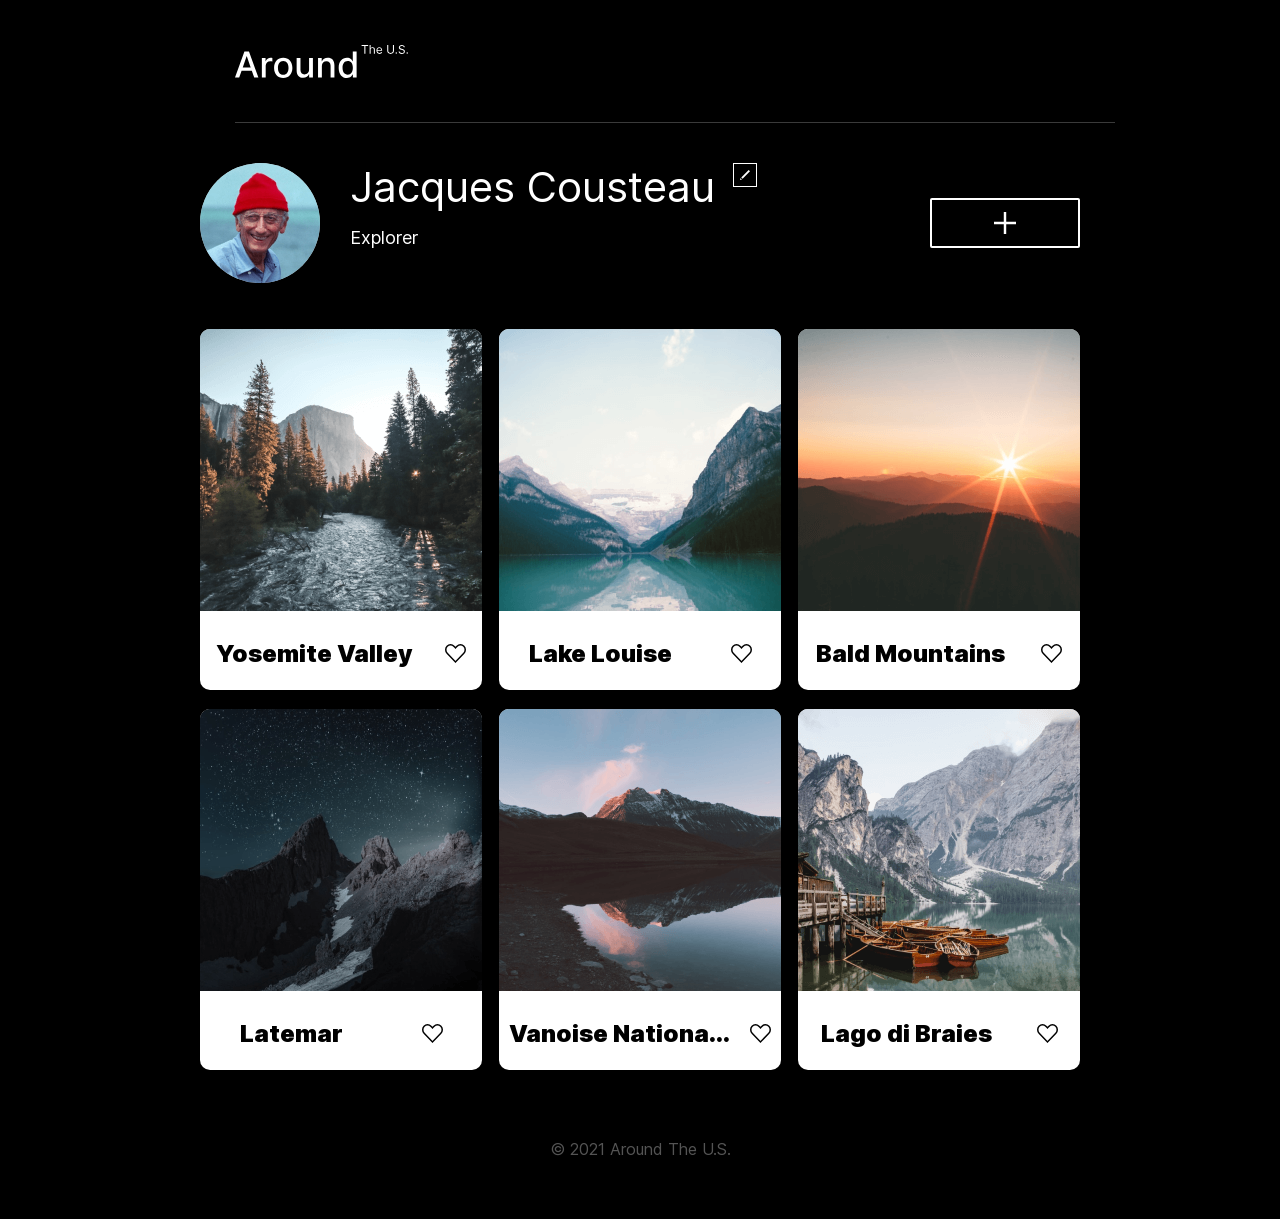
==== Documents/Code/web_project_4/index.html @ d4e3db81 "test" ====
<!DOCTYPE html>
<html lang="en">
<head>
    <meta charset="UTF-8">
    <meta http-equiv="X-UA-Compatible" content="IE=edge">
    <meta name="viewport" content="width=device-width, initial-scale=1.0">
    <title>Around The U.S.</title>
    <link href="./pages/Index.css" rel="stylesheet" />
</head>
<body class="page">
        <header class="header">
            <img src="images/logo.svg" alt="logo" class="header__logo"/>
            <img src="images/Line.svg" alt="line" class="header__line"/>
        </header>
        <main>
            <section class="profile">
                <div class="profile__avatar">
                    <img src="images/artistimage.png" alt="older white man in a blue shirt wearing a red beanie framed 
                    like a headshot with tthe sea in the background" class="profile__image"/>
                </div>
                <div clas="profile__info">
                <h1 class="profile__title">Jacques Cousteau</h1>
                <p class="profile__subtitle">Explorer</p>
                </div>
                <button class="profile__add-button"></button>
                <button class="profile__edit-button" id="open-modal-button"></button>
                <div class="modal" id="edit-profile-modal">
                    <div class="modal__content">
                        <button class="modal__close-button"></button>
                        <h1 class="modal__title">Edit Profile</h1>
                        <form class="modal__form">
                            <input placeholder="Jacques Cousteau">
                            <input placeholder="Explorer">
                        <button type="submit" class="modal__submit-button">Save</button>
                        </form>
                    </div>
                </div>
            </section>
            <section class="elements">
                <article class="element">
                    <img class="element__image" src="images/yosemite.png" alt="Yosemite Valley" />
                    <div class="element__name">
                        <p class="element__title">Yosemite Valley</p>
                        <button class="element__heart-button"></button>
                    </div>
                </article>
                <article class="element">
                    <img class="element__image" src="images/lakelousie.png" alt="Lake Louise" />
                    <div class="element__name">
                        <p class="element__title">Lake Louise</p>
                        <button class="element__heart-button"></button>
                    </div>
                </article>
                <article class="element">
                    <img class="element__image" src="images/baldmountains.png" alt="Bald Mountains" />
                    <div class="element__name">
                        <p class="element__title">Bald Mountains</p>
                        <button class="element__heart-button"></button>
                    </div>
                </article>
                <article class="element">
                    <img class="element__image" src="images/latemar.png" alt="Latemar" />
                    <div class="element__name">
                        <p class="element__title">Latemar</p>
                        <button class="element__heart-button"></button>
                    </div>
                </article>
                <article class="element">
                    <img class="element__image" src="images/vanoise national.png" alt="Vanoise Nationa..." />
                    <div class="element__name">
                        <p class="element__title">Vanoise Nationa...</p>
                        <button class="element__heart-button"></button>
                    </div>
                </article>
                <article class="element">
                    <img class="element__image" src="images/lago di braies.png" alt="Lago di Braies" />
                    <div class="element__name">
                        <p class="element__title">Lago di Braies</p>
                        <button class="element__heart-button"></button>
                    </div>
                </article>
            </section>
        </main>
        <footer class="footer">
            <p class="footer__copyright">© 2021 Around The U.S.</p>
        </footer>
    <script src="index.js"></script>
</body>
</html>
---- Documents/Code/web_project_4/pages/Index.css ----
@import url(../vendor/normalize.css);
@import url(../vendor/fonts/inter.css);
@import url(../blocks/page/page.css);
@import url(../blocks/header/header.css);
@import url(../blocks/header/__logo/header__logo.css);
@import url(../blocks/header/__line/header__line.css);
@import url(../blocks/profile/profile.css);
@import url(../blocks/profile/__info/profile__info.css);
@import url(../blocks/profile/__avatar/profile__avatar.css);
@import url(../blocks/profile/__image/profile__image.css);
@import url(../blocks/profile/__title/profile__title.css);
@import url(../blocks/profile/__subtitle/profile__subtitle.css);
@import url(../blocks/profile/__edit-button/profile__edit-button.css);
@import url(../blocks/profile/__add-button.css/profile__add-button.css);
@import url(../blocks/modal/modal.css);
@import url(../blocks/modal/__content/modal__content.css);
@import url(../blocks/modal/__title/modal__title.css);
@import url(../blocks/modal/__form/modal__form.css);
@import url(../blocks/modal/__close-button/modal__close-button.css);
@import url(../blocks/modal/__submit-button/modal__submit-button.css);
@import url(../blocks/modal/__open/modal__open.css);
@import url(../blocks/elements/elements.css);
@import url(../blocks/element/element.css);
@import url(../blocks/element/__name/element__name.css);
@import url(../blocks/element/__title/element__title.css);
@import url(../blocks/element/__image/element__image.css);
@import url(../blocks/element/__heart-button/element__heart-button.css);
@import url(../blocks/footer/footer.css);
@import url(../blocks/footer/footer__copyright.css);
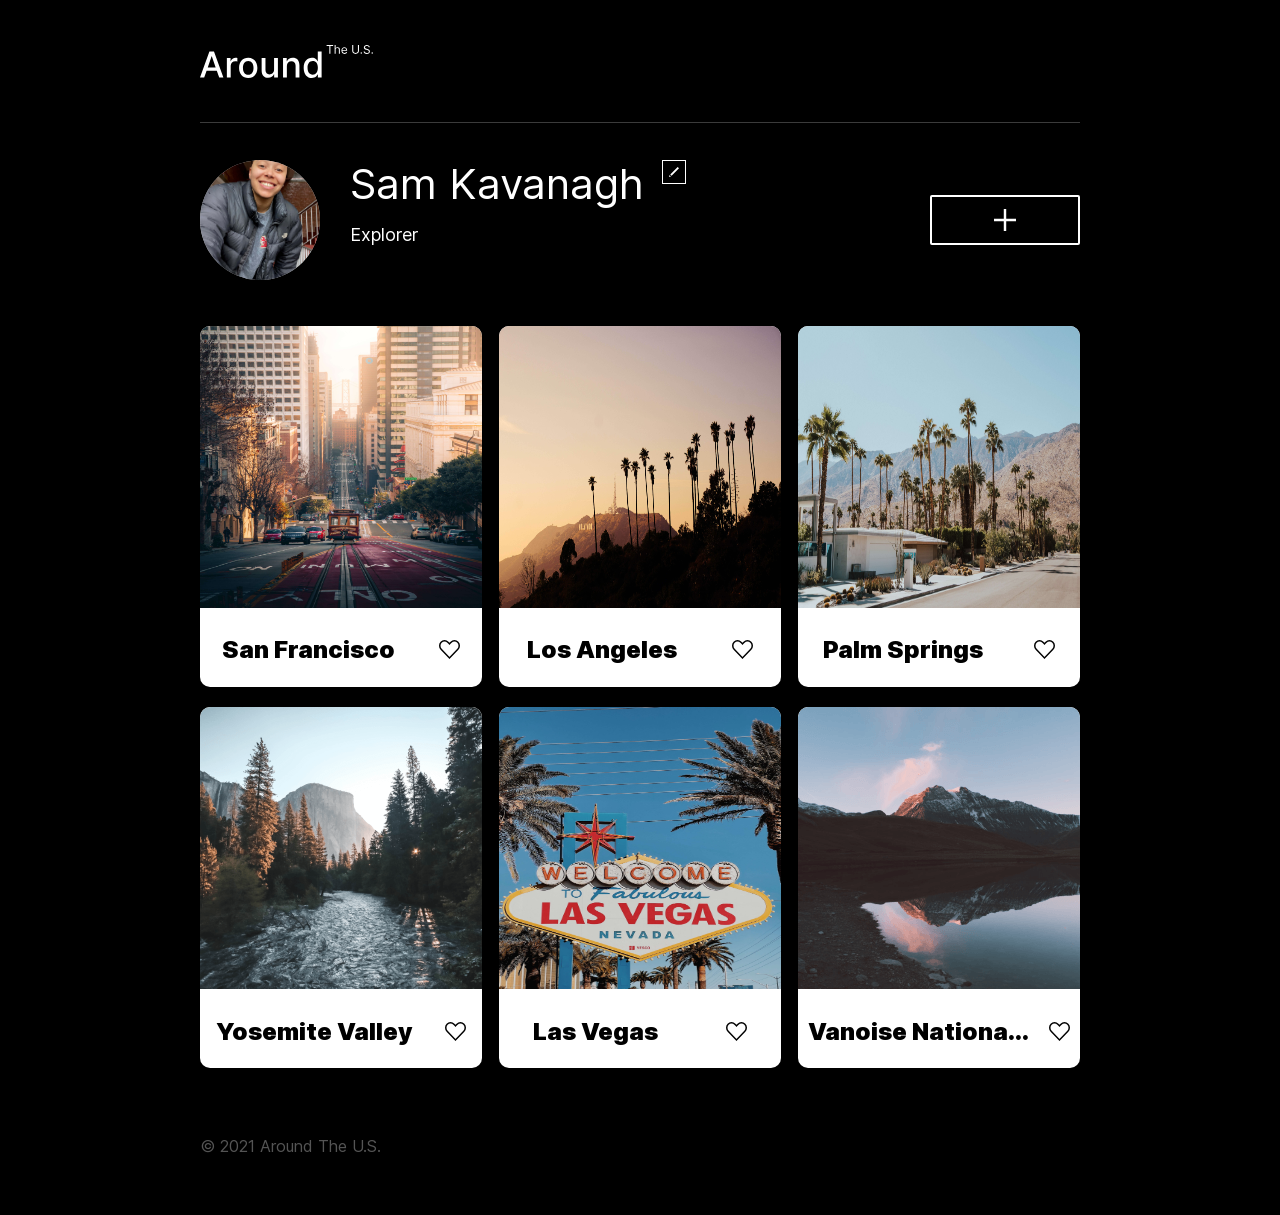
==== commit 82d6c1f0: "test" ====
--- a/Documents/Code/web_project_4/index.html
+++ b/Documents/Code/web_project_4/index.html
@@ -1,82 +1,80 @@
 <!DOCTYPE html>
 <html lang="en">
-<head>
-    <meta charset="UTF-8">
-    <meta http-equiv="X-UA-Compatible" content="IE=edge">
-    <meta name="viewport" content="width=device-width, initial-scale=1.0">
-    <title>Around The U.S.</title>
-    <link href="./pages/Index.css" rel="stylesheet" />
-</head>
-<body class="page">
+    <head>
+        <meta charset="UTF-8" />
+        <meta http-equiv="X-UA-Compatible" content="IE=edge" />
+        <meta name="viewport" content="width=device-width, initial-scale=1.0" />
+        <title>Around The U.S.</title>
+        <link href="./pages/Index.css" rel="stylesheet" />
+    </head>
+    <body class="page">
         <header class="header">
-            <img src="images/logo.svg" alt="logo" class="header__logo"/>
-            <img src="images/Line.svg" alt="line" class="header__line"/>
+            <img src="images/logo.svg" alt="logo" class="header__logo" />
         </header>
         <main>
+            <section class="popup" id="edit-Profile-Popup">
+                <div class="popup__container">
+                    <button type="button" class="popup__close-button"></button>
+                    <h1 class="popup__title">Edit Profile</h1>
+                    <form class="popup__form" id="edit-Popup-form">
+                        <input name="Name" type="text" placeholder="Sam" class="popup__input" id="edit-form-input-name" />
+                        <input name="Description" type="text" placeholder="Explorer" class="popup__input" id="edit-form-input-description" />
+                        <button type="submit" class="popup__submit-button" id="edit-submit-button">Save</button>
+                    </form>
+                </div>
+            </section>
             <section class="profile">
                 <div class="profile__avatar">
-                    <img src="images/artistimage.png" alt="older white man in a blue shirt wearing a red beanie framed 
-                    like a headshot with tthe sea in the background" class="profile__image"/>
+                    <img src="images/IMG_2201.jpg" alt="profile picture of sam kavanagh mixed short haired wearing black puffer jacket inside with concrete background" class="profile__image" />
                 </div>
-                <div clas="profile__info">
-                <h1 class="profile__title">Jacques Cousteau</h1>
-                <p class="profile__subtitle">Explorer</p>
+                <div class="profile__info">
+                    <h1 class="profile__name" id="edit-card-name">Sam Kavanagh</h1>
+                    <p class="profile__description" id="edit-card-description">Explorer</p>
                 </div>
-                <button class="profile__add-button"></button>
-                <button class="profile__edit-button" id="open-modal-button"></button>
-                <div class="modal" id="edit-profile-modal">
-                    <div class="modal__content">
-                        <button class="modal__close-button"></button>
-                        <h1 class="modal__title">Edit Profile</h1>
-                        <form class="modal__form">
-                            <input placeholder="Jacques Cousteau">
-                            <input placeholder="Explorer">
-                        <button type="submit" class="modal__submit-button">Save</button>
-                        </form>
-                    </div>
-                </div>
+                <button type="button" id="edit-Profile-Button" class="profile__edit-button"></button>
+                <button type="button" class="profile__add-button"></button>
             </section>
             <section class="elements">
                 <article class="element">
-                    <img class="element__image" src="images/yosemite.png" alt="Yosemite Valley" />
-                    <div class="element__name">
-                        <p class="element__title">Yosemite Valley</p>
-                        <button class="element__heart-button"></button>
+                    <img class="element__image" src="images/ethan-chang-ebyqmad5L60-unsplash.jpg" alt="San Francisco" />
+                    <div class="element__card">
+                        <p class="element__title">San Francisco</p>
+                        <button type="button" class="element__like-button element__like-button_active"></button>
                     </div>
                 </article>
                 <article class="element">
-                    <img class="element__image" src="images/lakelousie.png" alt="Lake Louise" />
-                    <div class="element__name">
-                        <p class="element__title">Lake Louise</p>
-                        <button class="element__heart-button"></button>
+                    <img class="element__image" src="images/ivan-karpov-7oLuzIZ3QIg-unsplash (1).jpg" alt="Los Angeles" />
+                    <div class="element__card">
+                        <p class="element__title">Los Angeles</p>
+                        <button type="button" class="element__like-button element__like-button_active"></button>
                     </div>
                 </article>
                 <article class="element">
-                    <img class="element__image" src="images/baldmountains.png" alt="Bald Mountains" />
-                    <div class="element__name">
-                        <p class="element__title">Bald Mountains</p>
-                        <button class="element__heart-button"></button>
+                    <img class="element__image" src="images/cody-board-quuG8oNM61A-unsplash.jpg" alt="Palm Springs" />
+                    <div class="element__card">
+                        <p class="element__title">Palm Springs</p>
+                        <button type="button" class="element__like-button element__like-button_active"></button>
                     </div>
                 </article>
                 <article class="element">
-                    <img class="element__image" src="images/latemar.png" alt="Latemar" />
-                    <div class="element__name">
-                        <p class="element__title">Latemar</p>
-                        <button class="element__heart-button"></button>
+                    <img class="element__image" src="images/kirill-pershin.png" alt="Yosemite Valley" />
+                    <div class="element__card">
+                        <p class="element__title">Yosemite Valley</p>
+                        <button type="button" class="element__like-button element__like-button_active"></button>
+                    </div>
+                </article>
+                <article class="element">
+                    <img class="element__image" src="images/hans-isaacson-MUVL-tjI1U4-unsplash.jpg" alt="Las Vegas" />
+                    <div class="element__card">
+                        <p class="element__title">Las Vegas</p>
+                        <button type="button" class="element__like-button element__like-button_active"></button>
                     </div>
                 </article>
                 <article class="element">
                     <img class="element__image" src="images/vanoise national.png" alt="Vanoise Nationa..." />
-                    <div class="element__name">
+                    <div class="element__card">
                         <p class="element__title">Vanoise Nationa...</p>
-                        <button class="element__heart-button"></button>
-                    </div>
-                </article>
-                <article class="element">
-                    <img class="element__image" src="images/lago di braies.png" alt="Lago di Braies" />
-                    <div class="element__name">
-                        <p class="element__title">Lago di Braies</p>
-                        <button class="element__heart-button"></button>
+                        <button type="button" class="element__like-button element__like-button_active"></button>
                     </div>
                 </article>
             </section>
@@ -84,6 +82,6 @@
         <footer class="footer">
             <p class="footer__copyright">© 2021 Around The U.S.</p>
         </footer>
-    <script src="index.js"></script>
-</body>
-</html>+        <script src="scripts/index.js" type="text/javascript"></script>
+    </body>
+</html>
--- a/Documents/Code/web_project_4/pages/Index.css
+++ b/Documents/Code/web_project_4/pages/Index.css
@@ -3,27 +3,28 @@
 @import url(../blocks/page/page.css);
 @import url(../blocks/header/header.css);
 @import url(../blocks/header/__logo/header__logo.css);
-@import url(../blocks/header/__line/header__line.css);
 @import url(../blocks/profile/profile.css);
-@import url(../blocks/profile/__info/profile__info.css);
+@import url(../blocks/profile/__container/profile__container.css);
 @import url(../blocks/profile/__avatar/profile__avatar.css);
 @import url(../blocks/profile/__image/profile__image.css);
-@import url(../blocks/profile/__title/profile__title.css);
-@import url(../blocks/profile/__subtitle/profile__subtitle.css);
+@import url(../blocks/profile/__info/profile__info.css);
+@import url(../blocks/profile/__name/profile__name.css);
+@import url(../blocks/profile/__description/profile__description.css);
 @import url(../blocks/profile/__edit-button/profile__edit-button.css);
 @import url(../blocks/profile/__add-button.css/profile__add-button.css);
-@import url(../blocks/modal/modal.css);
-@import url(../blocks/modal/__content/modal__content.css);
-@import url(../blocks/modal/__title/modal__title.css);
-@import url(../blocks/modal/__form/modal__form.css);
-@import url(../blocks/modal/__close-button/modal__close-button.css);
-@import url(../blocks/modal/__submit-button/modal__submit-button.css);
-@import url(../blocks/modal/__open/modal__open.css);
+@import url(../blocks/popup/popup.css);
+@import url(../blocks/popup/_open/popup_open.css);
+@import url(../blocks/popup/__close-button/popup__close-button.css);
+@import url(../blocks/popup/__submit-button/popup__submit-button.css);
+@import url(../blocks/popup/__container/popup__container.css);
+@import url(../blocks/popup/__title/popup__title.css);
+@import url(../blocks/popup/__form/popup__form.css);
+@import url(../blocks/popup/__input/popup__input.css);
 @import url(../blocks/elements/elements.css);
 @import url(../blocks/element/element.css);
-@import url(../blocks/element/__name/element__name.css);
+@import url(../blocks/element/__card/element__card.css);
 @import url(../blocks/element/__title/element__title.css);
 @import url(../blocks/element/__image/element__image.css);
-@import url(../blocks/element/__heart-button/element__heart-button.css);
+@import url(../blocks/element/__like-button/element__like-button.css);
 @import url(../blocks/footer/footer.css);
 @import url(../blocks/footer/footer__copyright.css);
